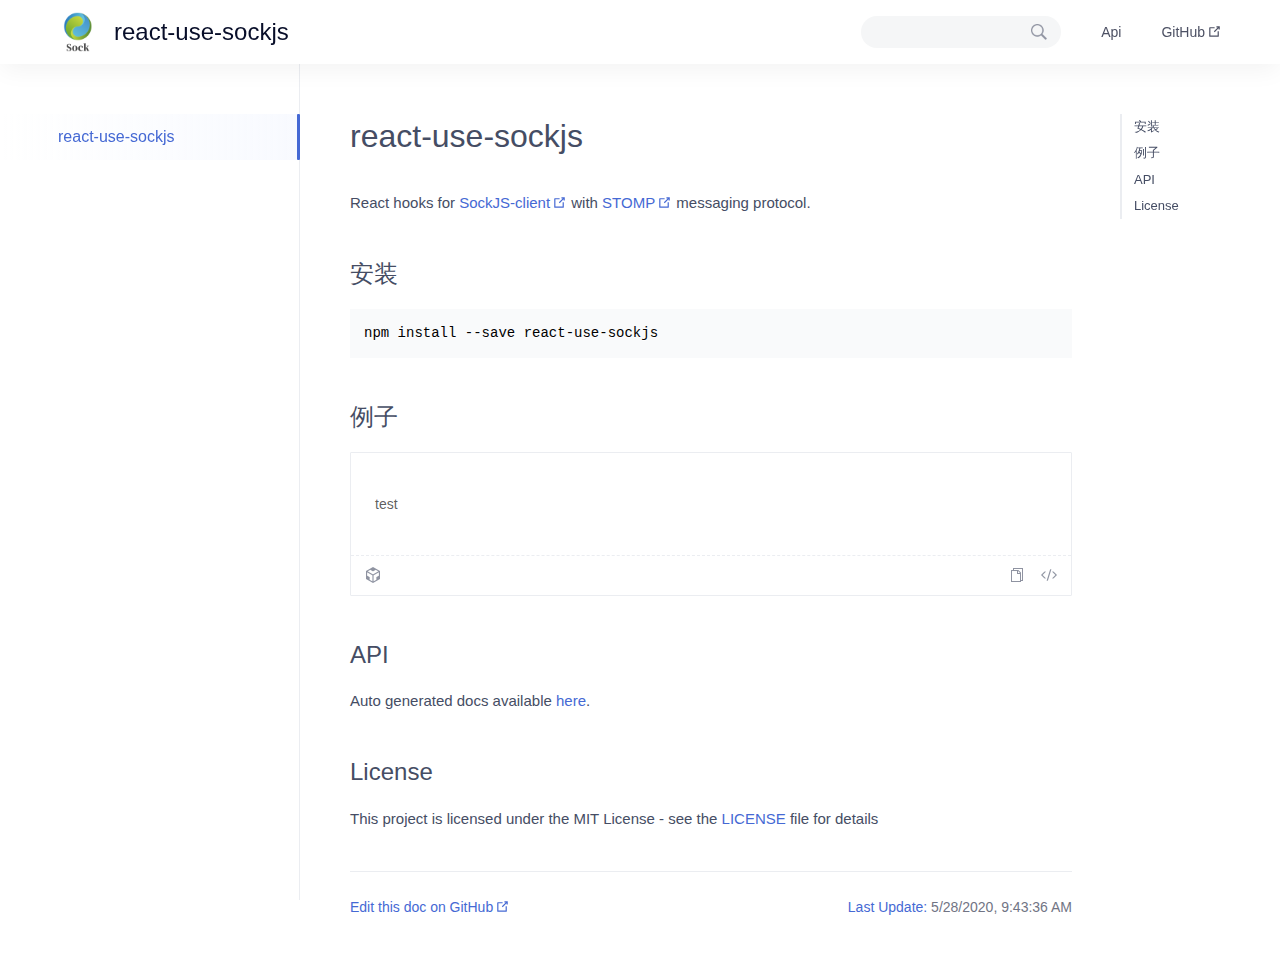
==== react-use-sockjs/index.html @ 043930f5 "react-use-sockjs" ====
<!DOCTYPE html>
<html>
  <head>
    <meta charset="utf-8" />
    <meta
      name="viewport"
      content="width=device-width, initial-scale=1, maximum-scale=1, minimum-scale=1, user-scalable=no"
    />
    <link rel="stylesheet" href="./umi.21cfce89.css" />
    <script>
      window.routerBase = "/";
    </script>
    <script>
      //! umi version: 3.2.3
    </script>
  </head>
  <body>
    <div id="root"></div>

    <script src="./umi.10626c87.js"></script>
  </body>
</html>
---- react-use-sockjs/umi.21cfce89.css ----
body,html{width:100%;height:100%}input::-ms-clear,input::-ms-reveal{display:none}*,:after,:before{box-sizing:border-box}html{font-family:sans-serif;line-height:1.15;-webkit-text-size-adjust:100%;-ms-text-size-adjust:100%;-ms-overflow-style:scrollbar;-webkit-tap-highlight-color:rgba(0,0,0,0)}@-ms-viewport{width:device-width}article,aside,dialog,figcaption,figure,footer,header,hgroup,main,nav,section{display:block}body{color:rgba(0,0,0,.65);font-size:14px;font-family:-apple-system,BlinkMacSystemFont,"Segoe UI",Roboto,"Helvetica Neue",Arial,"Noto Sans",sans-serif,"Apple Color Emoji","Segoe UI Emoji","Segoe UI Symbol","Noto Color Emoji";line-height:1.5715;background-color:#fff}[tabindex="-1"]:focus{outline:none!important}hr{box-sizing:content-box;height:0;overflow:visible}h1,h2,h3,h4,h5,h6{margin-top:0;margin-bottom:.5em;color:rgba(0,0,0,.85);font-weight:500}p{margin-top:0;margin-bottom:1em}abbr[data-original-title],abbr[title]{text-decoration:underline;-webkit-text-decoration:underline dotted;text-decoration:underline dotted;border-bottom:0;cursor:help}address{margin-bottom:1em;font-style:normal;line-height:inherit}input[type=number],input[type=password],input[type=text],textarea{-webkit-appearance:none}dl,ol,ul{margin-top:0;margin-bottom:1em}ol ol,ol ul,ul ol,ul ul{margin-bottom:0}dt{font-weight:500}dd{margin-bottom:.5em;margin-left:0}blockquote{margin:0 0 1em}dfn{font-style:italic}b,strong{font-weight:bolder}small{font-size:80%}sub,sup{position:relative;font-size:75%;line-height:0;vertical-align:baseline}sub{bottom:-.25em}sup{top:-.5em}a{color:#1890ff;text-decoration:none;background-color:transparent;outline:none;cursor:pointer;transition:color .3s;-webkit-text-decoration-skip:objects}a:hover{color:#40a9ff}a:active{color:#096dd9}a:active,a:hover{text-decoration:none;outline:0}a:focus{text-decoration:none;outline:0}a[disabled]{color:rgba(0,0,0,.25);cursor:not-allowed;pointer-events:none}code,kbd,pre,samp{font-size:1em;font-family:"SFMono-Regular",Consolas,"Liberation Mono",Menlo,Courier,monospace}pre{margin-top:0;margin-bottom:1em;overflow:auto}figure{margin:0 0 1em}img{vertical-align:middle;border-style:none}svg:not(:root){overflow:hidden}[role=button],a,area,button,input:not([type=range]),label,select,summary,textarea{touch-action:manipulation}table{border-collapse:collapse}caption{padding-top:.75em;padding-bottom:.3em;color:rgba(0,0,0,.45);text-align:left;caption-side:bottom}th{text-align:inherit}button,input,optgroup,select,textarea{margin:0;color:inherit;font-size:inherit;font-family:inherit;line-height:inherit}button,input{overflow:visible}button,select{text-transform:none}[type=reset],[type=submit],button,html [type=button]{-webkit-appearance:button}[type=button]::-moz-focus-inner,[type=reset]::-moz-focus-inner,[type=submit]::-moz-focus-inner,button::-moz-focus-inner{padding:0;border-style:none}input[type=checkbox],input[type=radio]{box-sizing:border-box;padding:0}input[type=date],input[type=datetime-local],input[type=month],input[type=time]{-webkit-appearance:listbox}textarea{overflow:auto;resize:vertical}fieldset{min-width:0;margin:0;padding:0;border:0}legend{display:block;width:100%;max-width:100%;margin-bottom:.5em;padding:0;color:inherit;font-size:1.5em;line-height:inherit;white-space:normal}progress{vertical-align:baseline}[type=number]::-webkit-inner-spin-button,[type=number]::-webkit-outer-spin-button{height:auto}[type=search]{outline-offset:-2px;-webkit-appearance:none}[type=search]::-webkit-search-cancel-button,[type=search]::-webkit-search-decoration{-webkit-appearance:none}::-webkit-file-upload-button{font:inherit;-webkit-appearance:button}output{display:inline-block}summary{display:list-item}template{display:none}[hidden]{display:none!important}mark{padding:.2em;background-color:#feffe6}::selection{color:#fff;background:#1890ff}.clearfix:before{display:table;content:""}.clearfix:after{display:table;clear:both;content:""}.anticon{display:inline-block;color:inherit;font-style:normal;line-height:0;text-align:center;text-transform:none;vertical-align:-.125em;text-rendering:optimizeLegibility;-webkit-font-smoothing:antialiased;-moz-osx-font-smoothing:grayscale}.anticon>*{line-height:1}.anticon svg{display:inline-block}.anticon:before{display:none}.anticon .anticon-icon{display:block}.anticon[tabindex]{cursor:pointer}.anticon-spin:before{display:inline-block;animation:loadingCircle 1s linear infinite}.anticon-spin{display:inline-block;animation:loadingCircle 1s linear infinite}.fade-appear,.fade-enter{animation-duration:.2s;animation-fill-mode:both;animation-play-state:paused}.fade-leave{animation-duration:.2s;animation-fill-mode:both;animation-play-state:paused}.fade-appear.fade-appear-active,.fade-enter.fade-enter-active{animation-name:antFadeIn;animation-play-state:running}.fade-leave.fade-leave-active{animation-name:antFadeOut;animation-play-state:running;pointer-events:none}.fade-appear,.fade-enter{opacity:0;animation-timing-function:linear}.fade-leave{animation-timing-function:linear}@keyframes antFadeIn{0%{opacity:0}to{opacity:1}}@keyframes antFadeOut{0%{opacity:1}to{opacity:0}}.move-up-appear,.move-up-enter{animation-duration:.2s;animation-fill-mode:both;animation-play-state:paused}.move-up-leave{animation-duration:.2s;animation-fill-mode:both;animation-play-state:paused}.move-up-appear.move-up-appear-active,.move-up-enter.move-up-enter-active{animation-name:antMoveUpIn;animation-play-state:running}.move-up-leave.move-up-leave-active{animation-name:antMoveUpOut;animation-play-state:running;pointer-events:none}.move-up-appear,.move-up-enter{opacity:0;animation-timing-function:cubic-bezier(.08,.82,.17,1)}.move-up-leave{animation-timing-function:cubic-bezier(.6,.04,.98,.34)}.move-down-appear,.move-down-enter{animation-duration:.2s;animation-fill-mode:both;animation-play-state:paused}.move-down-leave{animation-duration:.2s;animation-fill-mode:both;animation-play-state:paused}.move-down-appear.move-down-appear-active,.move-down-enter.move-down-enter-active{animation-name:antMoveDownIn;animation-play-state:running}.move-down-leave.move-down-leave-active{animation-name:antMoveDownOut;animation-play-state:running;pointer-events:none}.move-down-appear,.move-down-enter{opacity:0;animation-timing-function:cubic-bezier(.08,.82,.17,1)}.move-down-leave{animation-timing-function:cubic-bezier(.6,.04,.98,.34)}.move-left-appear,.move-left-enter{animation-duration:.2s;animation-fill-mode:both;animation-play-state:paused}.move-left-leave{animation-duration:.2s;animation-fill-mode:both;animation-play-state:paused}.move-left-appear.move-left-appear-active,.move-left-enter.move-left-enter-active{animation-name:antMoveLeftIn;animation-play-state:running}.move-left-leave.move-left-leave-active{animation-name:antMoveLeftOut;animation-play-state:running;pointer-events:none}.move-left-appear,.move-left-enter{opacity:0;animation-timing-function:cubic-bezier(.08,.82,.17,1)}.move-left-leave{animation-timing-function:cubic-bezier(.6,.04,.98,.34)}.move-right-appear,.move-right-enter{animation-duration:.2s;animation-fill-mode:both;animation-play-state:paused}.move-right-leave{animation-duration:.2s;animation-fill-mode:both;animation-play-state:paused}.move-right-appear.move-right-appear-active,.move-right-enter.move-right-enter-active{animation-name:antMoveRightIn;animation-play-state:running}.move-right-leave.move-right-leave-active{animation-name:antMoveRightOut;animation-play-state:running;pointer-events:none}.move-right-appear,.move-right-enter{opacity:0;animation-timing-function:cubic-bezier(.08,.82,.17,1)}.move-right-leave{animation-timing-function:cubic-bezier(.6,.04,.98,.34)}@keyframes antMoveDownIn{0%{transform:translateY(100%);transform-origin:0 0;opacity:0}to{transform:translateY(0);transform-origin:0 0;opacity:1}}@keyframes antMoveDownOut{0%{transform:translateY(0);transform-origin:0 0;opacity:1}to{transform:translateY(100%);transform-origin:0 0;opacity:0}}@keyframes antMoveLeftIn{0%{transform:translateX(-100%);transform-origin:0 0;opacity:0}to{transform:translateX(0);transform-origin:0 0;opacity:1}}@keyframes antMoveLeftOut{0%{transform:translateX(0);transform-origin:0 0;opacity:1}to{transform:translateX(-100%);transform-origin:0 0;opacity:0}}@keyframes antMoveRightIn{0%{transform:translateX(100%);transform-origin:0 0;opacity:0}to{transform:translateX(0);transform-origin:0 0;opacity:1}}@keyframes antMoveRightOut{0%{transform:translateX(0);transform-origin:0 0;opacity:1}to{transform:translateX(100%);transform-origin:0 0;opacity:0}}@keyframes antMoveUpIn{0%{transform:translateY(-100%);transform-origin:0 0;opacity:0}to{transform:translateY(0);transform-origin:0 0;opacity:1}}@keyframes antMoveUpOut{0%{transform:translateY(0);transform-origin:0 0;opacity:1}to{transform:translateY(-100%);transform-origin:0 0;opacity:0}}@keyframes loadingCircle{to{transform:rotate(1turn)}}[ant-click-animating-without-extra-node=true],[ant-click-animating=true]{position:relative}html{--antd-wave-shadow-color:#1890ff;--scroll-bar:0}.ant-click-animating-node,[ant-click-animating-without-extra-node=true]:after{position:absolute;top:0;right:0;bottom:0;left:0;display:block;border-radius:inherit;box-shadow:0 0 0 0 #1890ff;box-shadow:0 0 0 0 var(--antd-wave-shadow-color);opacity:.2;animation:fadeEffect 2s cubic-bezier(.08,.82,.17,1),waveEffect .4s cubic-bezier(.08,.82,.17,1);animation-fill-mode:forwards;content:"";pointer-events:none}@keyframes waveEffect{to{box-shadow:0 0 0 #1890ff;box-shadow:0 0 0 6px #1890ff;box-shadow:0 0 0 6px var(--antd-wave-shadow-color)}}@keyframes fadeEffect{to{opacity:0}}.slide-up-appear,.slide-up-enter{animation-duration:.2s;animation-fill-mode:both;animation-play-state:paused}.slide-up-leave{animation-duration:.2s;animation-fill-mode:both;animation-play-state:paused}.slide-up-appear.slide-up-appear-active,.slide-up-enter.slide-up-enter-active{animation-name:antSlideUpIn;animation-play-state:running}.slide-up-leave.slide-up-leave-active{animation-name:antSlideUpOut;animation-play-state:running;pointer-events:none}.slide-up-appear,.slide-up-enter{opacity:0;animation-timing-function:cubic-bezier(.23,1,.32,1)}.slide-up-leave{animation-timing-function:cubic-bezier(.755,.05,.855,.06)}.slide-down-appear,.slide-down-enter{animation-duration:.2s;animation-fill-mode:both;animation-play-state:paused}.slide-down-leave{animation-duration:.2s;animation-fill-mode:both;animation-play-state:paused}.slide-down-appear.slide-down-appear-active,.slide-down-enter.slide-down-enter-active{animation-name:antSlideDownIn;animation-play-state:running}.slide-down-leave.slide-down-leave-active{animation-name:antSlideDownOut;animation-play-state:running;pointer-events:none}.slide-down-appear,.slide-down-enter{opacity:0;animation-timing-function:cubic-bezier(.23,1,.32,1)}.slide-down-leave{animation-timing-function:cubic-bezier(.755,.05,.855,.06)}.slide-left-appear,.slide-left-enter{animation-duration:.2s;animation-fill-mode:both;animation-play-state:paused}.slide-left-leave{animation-duration:.2s;animation-fill-mode:both;animation-play-state:paused}.slide-left-appear.slide-left-appear-active,.slide-left-enter.slide-left-enter-active{animation-name:antSlideLeftIn;animation-play-state:running}.slide-left-leave.slide-left-leave-active{animation-name:antSlideLeftOut;animation-play-state:running;pointer-events:none}.slide-left-appear,.slide-left-enter{opacity:0;animation-timing-function:cubic-bezier(.23,1,.32,1)}.slide-left-leave{animation-timing-function:cubic-bezier(.755,.05,.855,.06)}.slide-right-appear,.slide-right-enter{animation-duration:.2s;animation-fill-mode:both;animation-play-state:paused}.slide-right-leave{animation-duration:.2s;animation-fill-mode:both;animation-play-state:paused}.slide-right-appear.slide-right-appear-active,.slide-right-enter.slide-right-enter-active{animation-name:antSlideRightIn;animation-play-state:running}.slide-right-leave.slide-right-leave-active{animation-name:antSlideRightOut;animation-play-state:running;pointer-events:none}.slide-right-appear,.slide-right-enter{opacity:0;animation-timing-function:cubic-bezier(.23,1,.32,1)}.slide-right-leave{animation-timing-function:cubic-bezier(.755,.05,.855,.06)}@keyframes antSlideUpIn{0%{transform:scaleY(.8);transform-origin:0 0;opacity:0}to{transform:scaleY(1);transform-origin:0 0;opacity:1}}@keyframes antSlideUpOut{0%{transform:scaleY(1);transform-origin:0 0;opacity:1}to{transform:scaleY(.8);transform-origin:0 0;opacity:0}}@keyframes antSlideDownIn{0%{transform:scaleY(.8);transform-origin:100% 100%;opacity:0}to{transform:scaleY(1);transform-origin:100% 100%;opacity:1}}@keyframes antSlideDownOut{0%{transform:scaleY(1);transform-origin:100% 100%;opacity:1}to{transform:scaleY(.8);transform-origin:100% 100%;opacity:0}}@keyframes antSlideLeftIn{0%{transform:scaleX(.8);transform-origin:0 0;opacity:0}to{transform:scaleX(1);transform-origin:0 0;opacity:1}}@keyframes antSlideLeftOut{0%{transform:scaleX(1);transform-origin:0 0;opacity:1}to{transform:scaleX(.8);transform-origin:0 0;opacity:0}}@keyframes antSlideRightIn{0%{transform:scaleX(.8);transform-origin:100% 0;opacity:0}to{transform:scaleX(1);transform-origin:100% 0;opacity:1}}@keyframes antSlideRightOut{0%{transform:scaleX(1);transform-origin:100% 0;opacity:1}to{transform:scaleX(.8);transform-origin:100% 0;opacity:0}}.zoom-appear,.zoom-enter{animation-duration:.2s;animation-fill-mode:both;animation-play-state:paused}.zoom-leave{animation-duration:.2s;animation-fill-mode:both;animation-play-state:paused}.zoom-appear.zoom-appear-active,.zoom-enter.zoom-enter-active{animation-name:antZoomIn;animation-play-state:running}.zoom-leave.zoom-leave-active{animation-name:antZoomOut;animation-play-state:running;pointer-events:none}.zoom-appear,.zoom-enter{transform:scale(0);opacity:0;animation-timing-function:cubic-bezier(.08,.82,.17,1)}.zoom-leave{animation-timing-function:cubic-bezier(.78,.14,.15,.86)}.zoom-big-appear,.zoom-big-enter{animation-duration:.2s;animation-fill-mode:both;animation-play-state:paused}.zoom-big-leave{animation-duration:.2s;animation-fill-mode:both;animation-play-state:paused}.zoom-big-appear.zoom-big-appear-active,.zoom-big-enter.zoom-big-enter-active{animation-name:antZoomBigIn;animation-play-state:running}.zoom-big-leave.zoom-big-leave-active{animation-name:antZoomBigOut;animation-play-state:running;pointer-events:none}.zoom-big-appear,.zoom-big-enter{transform:scale(0);opacity:0;animation-timing-function:cubic-bezier(.08,.82,.17,1)}.zoom-big-leave{animation-timing-function:cubic-bezier(.78,.14,.15,.86)}.zoom-big-fast-appear,.zoom-big-fast-enter{animation-duration:.1s;animation-fill-mode:both;animation-play-state:paused}.zoom-big-fast-leave{animation-duration:.1s;animation-fill-mode:both;animation-play-state:paused}.zoom-big-fast-appear.zoom-big-fast-appear-active,.zoom-big-fast-enter.zoom-big-fast-enter-active{animation-name:antZoomBigIn;animation-play-state:running}.zoom-big-fast-leave.zoom-big-fast-leave-active{animation-name:antZoomBigOut;animation-play-state:running;pointer-events:none}.zoom-big-fast-appear,.zoom-big-fast-enter{transform:scale(0);opacity:0;animation-timing-function:cubic-bezier(.08,.82,.17,1)}.zoom-big-fast-leave{animation-timing-function:cubic-bezier(.78,.14,.15,.86)}.zoom-up-appear,.zoom-up-enter{animation-duration:.2s;animation-fill-mode:both;animation-play-state:paused}.zoom-up-leave{animation-duration:.2s;animation-fill-mode:both;animation-play-state:paused}.zoom-up-appear.zoom-up-appear-active,.zoom-up-enter.zoom-up-enter-active{animation-name:antZoomUpIn;animation-play-state:running}.zoom-up-leave.zoom-up-leave-active{animation-name:antZoomUpOut;animation-play-state:running;pointer-events:none}.zoom-up-appear,.zoom-up-enter{transform:scale(0);opacity:0;animation-timing-function:cubic-bezier(.08,.82,.17,1)}.zoom-up-leave{animation-timing-function:cubic-bezier(.78,.14,.15,.86)}.zoom-down-appear,.zoom-down-enter{animation-duration:.2s;animation-fill-mode:both;animation-play-state:paused}.zoom-down-leave{animation-duration:.2s;animation-fill-mode:both;animation-play-state:paused}.zoom-down-appear.zoom-down-appear-active,.zoom-down-enter.zoom-down-enter-active{animation-name:antZoomDownIn;animation-play-state:running}.zoom-down-leave.zoom-down-leave-active{animation-name:antZoomDownOut;animation-play-state:running;pointer-events:none}.zoom-down-appear,.zoom-down-enter{transform:scale(0);opacity:0;animation-timing-function:cubic-bezier(.08,.82,.17,1)}.zoom-down-leave{animation-timing-function:cubic-bezier(.78,.14,.15,.86)}.zoom-left-appear,.zoom-left-enter{animation-duration:.2s;animation-fill-mode:both;animation-play-state:paused}.zoom-left-leave{animation-duration:.2s;animation-fill-mode:both;animation-play-state:paused}.zoom-left-appear.zoom-left-appear-active,.zoom-left-enter.zoom-left-enter-active{animation-name:antZoomLeftIn;animation-play-state:running}.zoom-left-leave.zoom-left-leave-active{animation-name:antZoomLeftOut;animation-play-state:running;pointer-events:none}.zoom-left-appear,.zoom-left-enter{transform:scale(0);opacity:0;animation-timing-function:cubic-bezier(.08,.82,.17,1)}.zoom-left-leave{animation-timing-function:cubic-bezier(.78,.14,.15,.86)}.zoom-right-appear,.zoom-right-enter{animation-duration:.2s;animation-fill-mode:both;animation-play-state:paused}.zoom-right-leave{animation-duration:.2s;animation-fill-mode:both;animation-play-state:paused}.zoom-right-appear.zoom-right-appear-active,.zoom-right-enter.zoom-right-enter-active{animation-name:antZoomRightIn;animation-play-state:running}.zoom-right-leave.zoom-right-leave-active{animation-name:antZoomRightOut;animation-play-state:running;pointer-events:none}.zoom-right-appear,.zoom-right-enter{transform:scale(0);opacity:0;animation-timing-function:cubic-bezier(.08,.82,.17,1)}.zoom-right-leave{animation-timing-function:cubic-bezier(.78,.14,.15,.86)}@keyframes antZoomIn{0%{transform:scale(.2);opacity:0}to{transform:scale(1);opacity:1}}@keyframes antZoomOut{0%{transform:scale(1)}to{transform:scale(.2);opacity:0}}@keyframes antZoomBigIn{0%{transform:scale(.8);opacity:0}to{transform:scale(1);opacity:1}}@keyframes antZoomBigOut{0%{transform:scale(1)}to{transform:scale(.8);opacity:0}}@keyframes antZoomUpIn{0%{transform:scale(.8);transform-origin:50% 0;opacity:0}to{transform:scale(1);transform-origin:50% 0}}@keyframes antZoomUpOut{0%{transform:scale(1);transform-origin:50% 0}to{transform:scale(.8);transform-origin:50% 0;opacity:0}}@keyframes antZoomLeftIn{0%{transform:scale(.8);transform-origin:0 50%;opacity:0}to{transform:scale(1);transform-origin:0 50%}}@keyframes antZoomLeftOut{0%{transform:scale(1);transform-origin:0 50%}to{transform:scale(.8);transform-origin:0 50%;opacity:0}}@keyframes antZoomRightIn{0%{transform:scale(.8);transform-origin:100% 50%;opacity:0}to{transform:scale(1);transform-origin:100% 50%}}@keyframes antZoomRightOut{0%{transform:scale(1);transform-origin:100% 50%}to{transform:scale(.8);transform-origin:100% 50%;opacity:0}}@keyframes antZoomDownIn{0%{transform:scale(.8);transform-origin:50% 100%;opacity:0}to{transform:scale(1);transform-origin:50% 100%}}@keyframes antZoomDownOut{0%{transform:scale(1);transform-origin:50% 100%}to{transform:scale(.8);transform-origin:50% 100%;opacity:0}}.ant-motion-collapse-legacy{overflow:hidden}.ant-motion-collapse-legacy-active{transition:height .15s cubic-bezier(.645,.045,.355,1),opacity .15s cubic-bezier(.645,.045,.355,1)!important}.ant-motion-collapse{overflow:hidden;transition:height .15s cubic-bezier(.645,.045,.355,1),opacity .15s cubic-bezier(.645,.045,.355,1)!important}.ant-notification{box-sizing:border-box;padding:0;color:rgba(0,0,0,.65);font-size:14px;font-variant:tabular-nums;line-height:1.5715;list-style:none;font-feature-settings:"tnum","tnum";position:fixed;z-index:1010;width:384px;max-width:calc(100vw - 32px);margin:0 24px 0 0}.ant-notification-bottomLeft,.ant-notification-topLeft{margin-right:0;margin-left:24px}.ant-notification-bottomLeft .ant-notification-fade-appear.ant-notification-fade-appear-active,.ant-notification-bottomLeft .ant-notification-fade-enter.ant-notification-fade-enter-active,.ant-notification-topLeft .ant-notification-fade-appear.ant-notification-fade-appear-active,.ant-notification-topLeft .ant-notification-fade-enter.ant-notification-fade-enter-active{animation-name:NotificationLeftFadeIn}.ant-notification-close-icon{font-size:14px;cursor:pointer}.ant-notification-hook-holder,.ant-notification-notice{position:relative;margin-bottom:16px;overflow:hidden;background:#fff;border-radius:2px;box-shadow:0 3px 6px -4px rgba(0,0,0,.12),0 6px 16px 0 rgba(0,0,0,.08),0 9px 28px 8px rgba(0,0,0,.05)}.ant-notification-hook-holder>.ant-notification-notice{margin-bottom:0;box-shadow:none}.ant-notification-notice{padding:16px 24px;line-height:1.5715}.ant-notification-notice-message{display:inline-block;margin-bottom:8px;color:rgba(0,0,0,.85);font-size:16px;line-height:24px}.ant-notification-notice-message-single-line-auto-margin{display:block;width:calc(264px - 100%);max-width:4px;background-color:transparent;pointer-events:none}.ant-notification-notice-message-single-line-auto-margin:before{display:block;content:""}.ant-notification-notice-description{font-size:14px}.ant-notification-notice-closable .ant-notification-notice-message{padding-right:24px}.ant-notification-notice-with-icon .ant-notification-notice-message{margin-bottom:4px;margin-left:48px;font-size:16px}.ant-notification-notice-with-icon .ant-notification-notice-description{margin-left:48px;font-size:14px}.ant-notification-notice-icon{position:absolute;margin-left:4px;font-size:24px;line-height:24px}.anticon.ant-notification-notice-icon-success{color:#52c41a}.anticon.ant-notification-notice-icon-info{color:#1890ff}.anticon.ant-notification-notice-icon-warning{color:#faad14}.anticon.ant-notification-notice-icon-error{color:#ff4d4f}.ant-notification-notice-close{position:absolute;top:16px;right:22px;color:rgba(0,0,0,.45);outline:none}.ant-notification-notice-close:hover{color:rgba(0,0,0,.67)}.ant-notification-notice-btn{float:right;margin-top:16px}.ant-notification .notification-fade-effect{animation-duration:.24s;animation-timing-function:cubic-bezier(.645,.045,.355,1);animation-fill-mode:both}.ant-notification-fade-appear,.ant-notification-fade-enter{opacity:0;animation-duration:.24s;animation-timing-function:cubic-bezier(.645,.045,.355,1);animation-fill-mode:both;animation-play-state:paused}.ant-notification-fade-leave{animation-duration:.24s;animation-timing-function:cubic-bezier(.645,.045,.355,1);animation-fill-mode:both;animation-duration:.2s;animation-play-state:paused}.ant-notification-fade-appear.ant-notification-fade-appear-active,.ant-notification-fade-enter.ant-notification-fade-enter-active{animation-name:NotificationFadeIn;animation-play-state:running}.ant-notification-fade-leave.ant-notification-fade-leave-active{animation-name:NotificationFadeOut;animation-play-state:running}@keyframes NotificationFadeIn{0%{left:384px;opacity:0}to{left:0;opacity:1}}@keyframes NotificationLeftFadeIn{0%{right:384px;opacity:0}to{right:0;opacity:1}}@keyframes NotificationFadeOut{0%{max-height:150px;margin-bottom:16px;padding-top:16px;padding-bottom:16px;opacity:1}to{max-height:0;margin-bottom:0;padding-top:0;padding-bottom:0;opacity:0}}.ant-notification-rtl{direction:rtl}.ant-notification-rtl .ant-notification-notice-closable .ant-notification-notice-message{padding-right:0;padding-left:24px}.ant-notification-rtl .ant-notification-notice-with-icon .ant-notification-notice-message{margin-right:48px;margin-left:0}.ant-notification-rtl .ant-notification-notice-with-icon .ant-notification-notice-description{margin-right:48px;margin-left:0}.ant-notification-rtl .ant-notification-notice-icon{margin-right:4px;margin-left:0}.ant-notification-rtl .ant-notification-notice-close{right:auto;left:22px}.ant-notification-rtl .ant-notification-notice-btn{float:left}.ant-message{box-sizing:border-box;margin:0;padding:0;color:rgba(0,0,0,.65);font-size:14px;font-variant:tabular-nums;line-height:1.5715;list-style:none;font-feature-settings:"tnum","tnum";position:fixed;top:16px;left:0;z-index:1010;width:100%;pointer-events:none}.ant-message-notice{padding:8px;text-align:center}.ant-message-notice:first-child{margin-top:-8px}.ant-message-notice-content{display:inline-block;padding:10px 16px;background:#fff;border-radius:2px;box-shadow:0 3px 6px -4px rgba(0,0,0,.12),0 6px 16px 0 rgba(0,0,0,.08),0 9px 28px 8px rgba(0,0,0,.05);pointer-events:all}.ant-message-success .anticon{color:#52c41a}.ant-message-error .anticon{color:#ff4d4f}.ant-message-warning .anticon{color:#faad14}.ant-message-info .anticon,.ant-message-loading .anticon{color:#1890ff}.ant-message .anticon{position:relative;top:1px;margin-right:8px;font-size:16px}.ant-message-notice.move-up-leave.move-up-leave-active{animation-name:MessageMoveOut;animation-duration:.3s}@keyframes MessageMoveOut{0%{max-height:150px;padding:8px;opacity:1}to{max-height:0;padding:0;opacity:0}}.ant-message-rtl{direction:rtl}.ant-message-rtl span{direction:rtl}.ant-message-rtl .anticon{margin-right:0;margin-left:8px}.__dumi-default-locale-select{position:relative;display:inline-block;border:1px solid #dadadf;border-radius:14px;transition:background .2s}.__dumi-default-locale-select:hover{background-color:#fafafa}.__dumi-default-locale-select:not([data-locale-count="1"]):not([data-locale-count="2"]):after{content:"";position:absolute;top:50%;right:10px;margin-top:-3px;width:0;height:0;border:4px solid transparent;border-top:6px solid #7b7f8d;pointer-events:none}.__dumi-default-locale-select select,.__dumi-default-locale-select span{padding:0 24px 0 16px;height:28px;text-align:center;line-height:28px;-webkit-appearance:none;-moz-appearance:none;appearance:none;border:0;font-size:16px;color:#7b7f8d;background:transparent;outline:none;cursor:pointer}.__dumi-default-locale-select span{padding-right:16px}.__dumi-default-navbar{position:fixed;z-index:101;top:0;left:0;right:0;display:none;align-items:center;justify-content:space-between;padding:0 58px;height:64px;white-space:nowrap;background:#fff;box-shadow:0 8px 24px -2px rgba(0,0,0,.05)}@media only screen and (max-width:767px){.__dumi-default-navbar{display:flex;justify-content:center;height:50px}}.__dumi-default-navbar-toggle{position:absolute;top:14px;left:16px;display:none;width:22px;height:22px;border:0;outline:none;background:url("[data-uri]") no-repeat 50%/contain}@media only screen and (max-width:767px){.__dumi-default-navbar-toggle{display:block}}.__dumi-default-navbar-logo{display:inline-block;padding-left:56px;height:40px;color:#080e29;font-weight:500;text-decoration:none;font-size:24px;line-height:40px;background:url("[data-uri]") no-repeat 0/contain}.__dumi-default-navbar-logo:active,.__dumi-default-navbar-logo:hover{color:#080e29}@media only screen and (max-width:767px){.__dumi-default-navbar-logo{height:28px;padding-left:36px;line-height:28px}}.__dumi-default-navbar nav>a{position:relative;margin-left:40px;display:inline-block;height:64px;color:#4d5164;font-size:14px;line-height:64px;text-decoration:none;letter-spacing:0}.__dumi-default-navbar nav>a.active,.__dumi-default-navbar nav>a:hover{color:#4569d4}.__dumi-default-navbar nav>a+:not(a){margin-left:40px}.__dumi-default-navbar nav>a:before{content:"";position:absolute;top:0;bottom:0;right:-18px;left:-18px}.__dumi-default-navbar nav>a.active:after{content:"";position:absolute;bottom:0;left:-2px;right:-2px;height:2px;background-color:#4569d4;border-radius:1px}.__dumi-default-navbar nav>a>ul{list-style:none;position:absolute;top:100%;left:50%;margin:0;min-width:100px;padding:8px 18px;line-height:2;background-color:#fff;box-shadow:0 8px 24px -2px rgba(0,0,0,.08);transform:translate(-50%);transform-origin:top;border-radius:1px;transition:all .2s}.__dumi-default-navbar nav>a>ul a{position:relative;display:block;color:#454d64}.__dumi-default-navbar nav>a>ul a.active,.__dumi-default-navbar nav>a>ul a:hover{color:#4569d4}.__dumi-default-navbar nav>a:not(:hover)>ul{visibility:hidden;pointer-events:none;transform:translate(-50%) scaleY(.9);opacity:0}@media only screen and (max-width:767px){.__dumi-default-navbar nav>a,.__dumi-default-navbar nav>div{display:none}}.__dumi-default-navbar[data-mode=site]{display:flex}ul[role=slug-list]:empty{margin:0!important;padding:0!important}ul[role=slug-list] li.active a{color:#3d62d2}ul[role=slug-list] li[data-depth="3"]{padding-left:12px}.__dumi-default-menu{position:fixed;z-index:100;top:0;left:0;bottom:0;width:260px;background-color:#f2f5fa;box-sizing:border-box;transition:left .3s}.__dumi-default-menu[data-hidden]{display:none}@media only screen and (max-width:767px){.__dumi-default-menu{left:-240px;top:50px;display:block!important;width:240px;background-color:#fff}.__dumi-default-menu[data-mobile-show]{left:0}}.__dumi-default-menu:after{content:"";position:absolute;top:0;right:0;bottom:0;display:block;width:20px;background:linear-gradient(90deg,transparent,rgba(0,0,0,.03))}@media only screen and (max-width:767px){.__dumi-default-menu:after{width:1px;background:#ebedf1}}.__dumi-default-menu-header{position:relative;padding-top:40px;text-align:center;border-bottom:1px solid #ebedf1}@media only screen and (max-width:767px){.__dumi-default-menu-header{display:none}}.__dumi-default-menu-header .__dumi-default-menu-logo{display:inline-block;width:66px;height:65px;background:url("[data-uri]") no-repeat 0/contain}.__dumi-default-menu-header h1{margin:10px 0 0;color:#454d64;font-weight:500;line-height:1.40625}.__dumi-default-menu-header p{margin:0 0 5px;color:#8c8e9c}.__dumi-default-menu-header p>object[data^="https://img.shields.io"]{max-height:20px}.__dumi-default-menu-header p+p{margin-bottom:10px}.__dumi-default-menu-doc-locale:not(:empty){display:none;padding:16px 0;text-align:center;border-bottom:1px solid #ebedf1}@media only screen and (max-width:767px){.__dumi-default-menu-doc-locale:not(:empty){display:block}}.__dumi-default-menu-inner{width:100%;height:100%;overflow:auto;-ms-scroll-chaining:none;overscroll-behavior:contain}.__dumi-default-menu-inner ul{list-style:none;margin:0;padding:0;font-size:16px}.__dumi-default-menu-inner ul li a{position:relative;display:block;padding-right:24px;color:#454d64;line-height:2.4;text-decoration:none;outline:none;transition:color .3s,background .3s}.__dumi-default-menu-inner ul li a span{display:block;overflow:hidden;white-space:nowrap;text-overflow:ellipsis}.__dumi-default-menu-inner ul li a.active,.__dumi-default-menu-inner ul li a:hover{color:#4569d4}.__dumi-default-menu-inner ul li a:before{content:"";position:absolute;top:50%;left:-10px;margin-top:-2.5px;display:inline-block;width:5px;height:5px;background-color:#4569d4;border-radius:50%;opacity:0;transition:transform .2s,opacity .2s;transform:scale(0) translateX(-10px)}.__dumi-default-menu-inner ul li.active a:before,.__dumi-default-menu-inner ul li a.active:before{opacity:1;transform:scale(1) translateX(0)}.__dumi-default-menu-inner ul li ul{font-size:.9em;padding-left:1em}.__dumi-default-menu-inner>ul>li>a{line-height:2.875}.__dumi-default-menu-inner>ul>li>a:not([href]){padding-top:24px;line-height:1;font-weight:500;color:#454d64!important;background:transparent!important;cursor:default}.__dumi-default-menu-inner>ul>li:first-child>a:not([href]){padding-top:0}.__dumi-default-menu-inner>ul ul a{color:#717484}.__dumi-default-menu-inner>ul ul a.active{color:#4569d4}.__dumi-default-menu-inner .__dumi-default-menu-mobile-area{display:none;padding-bottom:16px;margin-bottom:16px;text-align:center;border-bottom:1px solid #ebedf1}@media only screen and (max-width:767px){.__dumi-default-menu-inner .__dumi-default-menu-mobile-area{display:block}}.__dumi-default-menu-inner .__dumi-default-menu-nav-list{padding:16px 0}.__dumi-default-menu-inner .__dumi-default-menu-nav-list>li>a{padding-right:0;line-height:2.4}.__dumi-default-menu-inner .__dumi-default-menu-nav-list>li>a ul{padding-left:0}.__dumi-default-menu-inner .__dumi-default-menu-nav-list>li>a ul a{padding-right:0;font-size:90%}.__dumi-default-menu-inner .__dumi-default-menu-list{padding:8px 0;margin-bottom:40px}.__dumi-default-menu-inner .__dumi-default-menu-list>li>a{padding-left:28px}.__dumi-default-menu-inner .__dumi-default-menu-list>li>a.active{background:linear-gradient(270deg,#e8ecf4,rgba(232,236,244,0))}.__dumi-default-menu-inner .__dumi-default-menu-list>li>a~ul{margin-top:8px;margin-left:28px}@media only screen and (max-width:767px){.__dumi-default-menu-inner .__dumi-default-menu-list>li>a{padding-left:16px}.__dumi-default-menu-inner .__dumi-default-menu-list>li>a~ul{margin-left:16px}}.__dumi-default-menu[data-mode=site]:after{width:1px;background:#ebedf1}.__dumi-default-menu[data-mode=site] .__dumi-default-menu-list{padding:0}.__dumi-default-menu[data-mode=site] .__dumi-default-menu-list>li>a{position:relative}.__dumi-default-menu[data-mode=site] .__dumi-default-menu-list>li>a:after{content:"";position:absolute;top:0;bottom:0;right:0;display:block;width:3px;background-color:#4569d4;visibility:hidden;opacity:0;transition:all .3s;border-radius:1px}.__dumi-default-menu[data-mode=site] .__dumi-default-menu-list>li>a.active{z-index:1;background:linear-gradient(270deg,#f8faff,rgba(248,250,255,0))}.__dumi-default-menu[data-mode=site] .__dumi-default-menu-list>li>a.active:after{opacity:1;visibility:visible}@media only screen and (min-width:768px){.__dumi-default-menu[data-mode=site]{top:64px;width:300px;padding-top:50px;background:transparent}.__dumi-default-menu[data-mode=site] .__dumi-default-menu-header,.__dumi-default-menu[data-mode=site] .__dumi-default-menu-nav{display:none}.__dumi-default-menu[data-mode=site] .__dumi-default-menu-list>li>a{padding-left:58px}.__dumi-default-menu[data-mode=site] .__dumi-default-menu-list>li>a~ul{margin-left:58px}}.__dumi-default-search{margin-left:20px;position:relative;display:inline-block}.__dumi-default-search-input{width:200px;height:32px;padding:0 38px 0 14px;color:#454d64;font-size:14px;border:0;outline:none;transition:all .2s;border-radius:16px;background:url("[data-uri]") #f5f6f7 no-repeat right 14px center/16px;-webkit-appearance:none;-moz-appearance:none;appearance:none}.__dumi-default-search>ul{list-style:none;position:absolute;top:100%;left:0;z-index:10;margin:8px 0 0;min-width:280px;max-width:400px;padding:6px 0;background-color:#fff;border:1px solid #ebedf1;border-radius:1px;box-shadow:0 2px 20px 0 rgba(0,0,0,.05);box-sizing:border-box}.__dumi-default-search>ul:empty{display:none}.__dumi-default-search>ul li{font-size:15px}.__dumi-default-search>ul li a{display:block;padding:6px 20px;color:#717484;text-decoration:none;transition:background-color .3s;white-space:nowrap;overflow:hidden;text-overflow:ellipsis}.__dumi-default-search>ul li a:hover{color:#4569d4;background-color:#f9fafb}.__dumi-default-search>ul li span:first-child{position:relative;display:inline-block;max-width:50%;padding-right:26px;vertical-align:-.37em;overflow:hidden;text-overflow:ellipsis;opacity:.8}.__dumi-default-search>ul li span:first-child:after{content:">";position:absolute;top:50%;right:6px;opacity:.6;transform:translateY(-54%)}@media only screen and (max-width:1024px){.__dumi-default-search{margin-right:-14px}.__dumi-default-search>input:not(:focus){width:32px;padding-right:0;box-shadow:none;cursor:pointer;background-position-x:right 7px}.__dumi-default-search>input:not(:focus)+ul{transition:visibility .1s;visibility:hidden}}@media only screen and (max-width:767px){.__dumi-default-search{position:absolute;top:9px;right:24px;display:block!important}}code[class*=language-],pre[class*=language-]{color:#000;background:none;text-shadow:0 1px #fff;font-family:Consolas,Monaco,"Andale Mono","Ubuntu Mono",monospace;font-size:1em;text-align:left;white-space:pre;word-spacing:normal;word-break:normal;word-wrap:normal;line-height:1.5;-moz-tab-size:4;tab-size:4;-webkit-hyphens:none;-ms-hyphens:none;hyphens:none}code[class*=language-]::selection,code[class*=language-] ::selection,pre[class*=language-]::selection,pre[class*=language-] ::selection{text-shadow:none;background:#b3d4fc}@media print{code[class*=language-],pre[class*=language-]{text-shadow:none}}pre[class*=language-]{padding:1em;margin:.5em 0;overflow:auto}:not(pre)>code[class*=language-],pre[class*=language-]{background:#f5f2f0}:not(pre)>code[class*=language-]{padding:.1em;border-radius:.3em;white-space:normal}.token.cdata,.token.comment,.token.doctype,.token.prolog{color:#708090}.token.punctuation{color:#999}.token.namespace{opacity:.7}.token.boolean,.token.constant,.token.deleted,.token.number,.token.property,.token.symbol,.token.tag{color:#905}.token.attr-name,.token.builtin,.token.char,.token.inserted,.token.selector,.token.string{color:#690}.language-css .token.string,.style .token.string,.token.entity,.token.operator,.token.url{color:#9a6e3a;background:hsla(0,0%,100%,.5)}.token.atrule,.token.attr-value,.token.keyword{color:#07a}.token.class-name,.token.function{color:#dd4a68}.token.important,.token.regex,.token.variable{color:#e90}.token.bold,.token.important{font-weight:700}.token.italic{font-style:italic}.token.entity{cursor:help}@font-face{font-family:KaTeX_AMS;src:url(static/KaTeX_AMS-Regular.d4531cf7.woff2) format("woff2"),url(static/KaTeX_AMS-Regular.b1489df1.woff) format("woff"),url(static/KaTeX_AMS-Regular.f80d9eaf.ttf) format("truetype");font-weight:400;font-style:normal}@font-face{font-family:KaTeX_Caligraphic;src:url(static/KaTeX_Caligraphic-Bold.f046a374.woff2) format("woff2"),url(static/KaTeX_Caligraphic-Bold.7ce7636b.woff) format("woff"),url(static/KaTeX_Caligraphic-Bold.0c96bc8f.ttf) format("truetype");font-weight:700;font-style:normal}@font-face{font-family:KaTeX_Caligraphic;src:url(static/KaTeX_Caligraphic-Regular.4519ba4c.woff2) format("woff2"),url(static/KaTeX_Caligraphic-Regular.4a559f36.woff) format("woff"),url(static/KaTeX_Caligraphic-Regular.35f3c951.ttf) format("truetype");font-weight:400;font-style:normal}@font-face{font-family:KaTeX_Fraktur;src:url(static/KaTeX_Fraktur-Bold.5b8749ee.woff2) format("woff2"),url(static/KaTeX_Fraktur-Bold.2ea3916b.woff) format("woff"),url(static/KaTeX_Fraktur-Bold.069514d4.ttf) format("truetype");font-weight:700;font-style:normal}@font-face{font-family:KaTeX_Fraktur;src:url(static/KaTeX_Fraktur-Regular.2c629b06.woff2) format("woff2"),url(static/KaTeX_Fraktur-Regular.0d90113d.woff) format("woff"),url(static/KaTeX_Fraktur-Regular.96556db6.ttf) format("truetype");font-weight:400;font-style:normal}@font-face{font-family:KaTeX_Main;src:url(static/KaTeX_Main-Bold.20b90c20.woff2) format("woff2"),url(static/KaTeX_Main-Bold.a9cdbc85.woff) format("woff"),url(static/KaTeX_Main-Bold.07e762d0.ttf) format("truetype");font-weight:700;font-style:normal}@font-face{font-family:KaTeX_Main;src:url(static/KaTeX_Main-BoldItalic.b345de5b.woff2) format("woff2"),url(static/KaTeX_Main-BoldItalic.7649d52f.woff) format("woff"),url(static/KaTeX_Main-BoldItalic.bc8d96e9.ttf) format("truetype");font-weight:700;font-style:italic}@font-face{font-family:KaTeX_Main;src:url(static/KaTeX_Main-Italic.ab751a9e.woff2) format("woff2"),url(static/KaTeX_Main-Italic.e3954fe9.woff) format("woff"),url(static/KaTeX_Main-Italic.44a32ae6.ttf) format("truetype");font-weight:400;font-style:italic}@font-face{font-family:KaTeX_Main;src:url(static/KaTeX_Main-Regular.13b3f852.woff2) format("woff2"),url(static/KaTeX_Main-Regular.9e75cd60.woff) format("woff"),url(static/KaTeX_Main-Regular.af7fc7b3.ttf) format("truetype");font-weight:400;font-style:normal}@font-face{font-family:KaTeX_Math;src:url(static/KaTeX_Math-BoldItalic.d5d35e84.woff2) format("woff2"),url(static/KaTeX_Math-BoldItalic.94810ff6.woff) format("woff"),url(static/KaTeX_Math-BoldItalic.4d6241be.ttf) format("truetype");font-weight:700;font-style:italic}@font-face{font-family:KaTeX_Math;src:url(static/KaTeX_Math-Italic.ffda8803.woff2) format("woff2"),url(static/KaTeX_Math-Italic.11278d36.woff) format("woff"),url(static/KaTeX_Math-Italic.cae7ea26.ttf) format("truetype");font-weight:400;font-style:italic}@font-face{font-family:"KaTeX_SansSerif";src:url(static/KaTeX_SansSerif-Bold.5a20a475.woff2) format("woff2"),url(static/KaTeX_SansSerif-Bold.2946bdb5.woff) format("woff"),url(static/KaTeX_SansSerif-Bold.f0ad0abc.ttf) format("truetype");font-weight:700;font-style:normal}@font-face{font-family:"KaTeX_SansSerif";src:url(static/KaTeX_SansSerif-Italic.e5fc2aef.woff2) format("woff2"),url(static/KaTeX_SansSerif-Italic.c834ba6d.woff) format("woff"),url(static/KaTeX_SansSerif-Italic.c7feacd5.ttf) format("truetype");font-weight:400;font-style:italic}@font-face{font-family:"KaTeX_SansSerif";src:url(static/KaTeX_SansSerif-Regular.5bf28900.woff2) format("woff2"),url(static/KaTeX_SansSerif-Regular.a4fd0563.woff) format("woff"),url(static/KaTeX_SansSerif-Regular.5af9e1cf.ttf) format("truetype");font-weight:400;font-style:normal}@font-face{font-family:KaTeX_Script;src:url(static/KaTeX_Script-Regular.a1c15978.woff2) format("woff2"),url(static/KaTeX_Script-Regular.cd3b0634.woff) format("woff"),url(static/KaTeX_Script-Regular.dd0db7ae.ttf) format("truetype");font-weight:400;font-style:normal}@font-face{font-family:KaTeX_Size1;src:url(static/KaTeX_Size1-Regular.1876361f.woff2) format("woff2"),url(static/KaTeX_Size1-Regular.c4ae0d25.woff) format("woff"),url(static/KaTeX_Size1-Regular.bbd9552c.ttf) format("truetype");font-weight:400;font-style:normal}@font-face{font-family:KaTeX_Size2;src:url(static/KaTeX_Size2-Regular.f516b73c.woff2) format("woff2"),url(static/KaTeX_Size2-Regular.635e9324.woff) format("woff"),url(static/KaTeX_Size2-Regular.d1e8ff17.ttf) format("truetype");font-weight:400;font-style:normal}@font-face{font-family:KaTeX_Size3;src:url(static/KaTeX_Size3-Regular.1ef7adae.woff2) format("woff2"),url(static/KaTeX_Size3-Regular.f32a9fde.woff) format("woff"),url(static/KaTeX_Size3-Regular.5d632274.ttf) format("truetype");font-weight:400;font-style:normal}@font-face{font-family:KaTeX_Size4;src:url(static/KaTeX_Size4-Regular.4f012d6a.woff2) format("woff2"),url(static/KaTeX_Size4-Regular.f668d566.woff) format("woff"),url(static/KaTeX_Size4-Regular.1d132596.ttf) format("truetype");font-weight:400;font-style:normal}@font-face{font-family:KaTeX_Typewriter;src:url(static/KaTeX_Typewriter-Regular.4f31d033.woff2) format("woff2"),url(static/KaTeX_Typewriter-Regular.d3c8e68f.woff) format("woff"),url(static/KaTeX_Typewriter-Regular.b1d1af1a.ttf) format("truetype");font-weight:400;font-style:normal}.katex{font:normal 1.21em KaTeX_Main,Times New Roman,serif;line-height:1.2;text-indent:0;text-rendering:auto}.katex *{-ms-high-contrast-adjust:none!important}.katex .katex-version:after{content:"0.11.1"}.katex .katex-mathml{position:absolute;clip:rect(1px,1px,1px,1px);padding:0;border:0;height:1px;width:1px;overflow:hidden}.katex .katex-html>.newline{display:block}.katex .base{position:relative;white-space:nowrap;width:-webkit-min-content;width:-moz-min-content;width:min-content}.katex .base,.katex .strut{display:inline-block}.katex .textbf{font-weight:700}.katex .textit{font-style:italic}.katex .textrm{font-family:KaTeX_Main}.katex .textsf{font-family:KaTeX_SansSerif}.katex .texttt{font-family:KaTeX_Typewriter}.katex .mathdefault{font-family:KaTeX_Math;font-style:italic}.katex .mathit{font-family:KaTeX_Main;font-style:italic}.katex .mathrm{font-style:normal}.katex .mathbf{font-family:KaTeX_Main;font-weight:700}.katex .boldsymbol{font-family:KaTeX_Math;font-weight:700;font-style:italic}.katex .amsrm,.katex .mathbb,.katex .textbb{font-family:KaTeX_AMS}.katex .mathcal{font-family:KaTeX_Caligraphic}.katex .mathfrak,.katex .textfrak{font-family:KaTeX_Fraktur}.katex .mathtt{font-family:KaTeX_Typewriter}.katex .mathscr,.katex .textscr{font-family:KaTeX_Script}.katex .mathsf,.katex .textsf{font-family:KaTeX_SansSerif}.katex .mathboldsf,.katex .textboldsf{font-family:KaTeX_SansSerif;font-weight:700}.katex .mathitsf,.katex .textitsf{font-family:KaTeX_SansSerif;font-style:italic}.katex .mainrm{font-family:KaTeX_Main;font-style:normal}.katex .vlist-t{display:inline-table;table-layout:fixed}.katex .vlist-r{display:table-row}.katex .vlist{display:table-cell;vertical-align:bottom;position:relative}.katex .vlist>span{display:block;height:0;position:relative}.katex .vlist>span>span{display:inline-block}.katex .vlist>span>.pstrut{overflow:hidden;width:0}.katex .vlist-t2{margin-right:-2px}.katex .vlist-s{display:table-cell;vertical-align:bottom;font-size:1px;width:2px;min-width:2px}.katex .msupsub{text-align:left}.katex .mfrac>span>span{text-align:center}.katex .mfrac .frac-line{display:inline-block;width:100%;border-bottom-style:solid}.katex .hdashline,.katex .hline,.katex .mfrac .frac-line,.katex .overline .overline-line,.katex .rule,.katex .underline .underline-line{min-height:1px}.katex .mspace{display:inline-block}.katex .clap,.katex .llap,.katex .rlap{width:0;position:relative}.katex .clap>.inner,.katex .llap>.inner,.katex .rlap>.inner{position:absolute}.katex .clap>.fix,.katex .llap>.fix,.katex .rlap>.fix{display:inline-block}.katex .llap>.inner{right:0}.katex .clap>.inner,.katex .rlap>.inner{left:0}.katex .clap>.inner>span{margin-left:-50%;margin-right:50%}.katex .rule{display:inline-block;border:0 solid;position:relative}.katex .hline,.katex .overline .overline-line,.katex .underline .underline-line{display:inline-block;width:100%;border-bottom-style:solid}.katex .hdashline{display:inline-block;width:100%;border-bottom-style:dashed}.katex .sqrt>.root{margin-left:.27777778em;margin-right:-.55555556em}.katex .fontsize-ensurer.reset-size1.size1,.katex .sizing.reset-size1.size1{font-size:1em}.katex .fontsize-ensurer.reset-size1.size2,.katex .sizing.reset-size1.size2{font-size:1.2em}.katex .fontsize-ensurer.reset-size1.size3,.katex .sizing.reset-size1.size3{font-size:1.4em}.katex .fontsize-ensurer.reset-size1.size4,.katex .sizing.reset-size1.size4{font-size:1.6em}.katex .fontsize-ensurer.reset-size1.size5,.katex .sizing.reset-size1.size5{font-size:1.8em}.katex .fontsize-ensurer.reset-size1.size6,.katex .sizing.reset-size1.size6{font-size:2em}.katex .fontsize-ensurer.reset-size1.size7,.katex .sizing.reset-size1.size7{font-size:2.4em}.katex .fontsize-ensurer.reset-size1.size8,.katex .sizing.reset-size1.size8{font-size:2.88em}.katex .fontsize-ensurer.reset-size1.size9,.katex .sizing.reset-size1.size9{font-size:3.456em}.katex .fontsize-ensurer.reset-size1.size10,.katex .sizing.reset-size1.size10{font-size:4.148em}.katex .fontsize-ensurer.reset-size1.size11,.katex .sizing.reset-size1.size11{font-size:4.976em}.katex .fontsize-ensurer.reset-size2.size1,.katex .sizing.reset-size2.size1{font-size:.83333333em}.katex .fontsize-ensurer.reset-size2.size2,.katex .sizing.reset-size2.size2{font-size:1em}.katex .fontsize-ensurer.reset-size2.size3,.katex .sizing.reset-size2.size3{font-size:1.16666667em}.katex .fontsize-ensurer.reset-size2.size4,.katex .sizing.reset-size2.size4{font-size:1.33333333em}.katex .fontsize-ensurer.reset-size2.size5,.katex .sizing.reset-size2.size5{font-size:1.5em}.katex .fontsize-ensurer.reset-size2.size6,.katex .sizing.reset-size2.size6{font-size:1.66666667em}.katex .fontsize-ensurer.reset-size2.size7,.katex .sizing.reset-size2.size7{font-size:2em}.katex .fontsize-ensurer.reset-size2.size8,.katex .sizing.reset-size2.size8{font-size:2.4em}.katex .fontsize-ensurer.reset-size2.size9,.katex .sizing.reset-size2.size9{font-size:2.88em}.katex .fontsize-ensurer.reset-size2.size10,.katex .sizing.reset-size2.size10{font-size:3.45666667em}.katex .fontsize-ensurer.reset-size2.size11,.katex .sizing.reset-size2.size11{font-size:4.14666667em}.katex .fontsize-ensurer.reset-size3.size1,.katex .sizing.reset-size3.size1{font-size:.71428571em}.katex .fontsize-ensurer.reset-size3.size2,.katex .sizing.reset-size3.size2{font-size:.85714286em}.katex .fontsize-ensurer.reset-size3.size3,.katex .sizing.reset-size3.size3{font-size:1em}.katex .fontsize-ensurer.reset-size3.size4,.katex .sizing.reset-size3.size4{font-size:1.14285714em}.katex .fontsize-ensurer.reset-size3.size5,.katex .sizing.reset-size3.size5{font-size:1.28571429em}.katex .fontsize-ensurer.reset-size3.size6,.katex .sizing.reset-size3.size6{font-size:1.42857143em}.katex .fontsize-ensurer.reset-size3.size7,.katex .sizing.reset-size3.size7{font-size:1.71428571em}.katex .fontsize-ensurer.reset-size3.size8,.katex .sizing.reset-size3.size8{font-size:2.05714286em}.katex .fontsize-ensurer.reset-size3.size9,.katex .sizing.reset-size3.size9{font-size:2.46857143em}.katex .fontsize-ensurer.reset-size3.size10,.katex .sizing.reset-size3.size10{font-size:2.96285714em}.katex .fontsize-ensurer.reset-size3.size11,.katex .sizing.reset-size3.size11{font-size:3.55428571em}.katex .fontsize-ensurer.reset-size4.size1,.katex .sizing.reset-size4.size1{font-size:.625em}.katex .fontsize-ensurer.reset-size4.size2,.katex .sizing.reset-size4.size2{font-size:.75em}.katex .fontsize-ensurer.reset-size4.size3,.katex .sizing.reset-size4.size3{font-size:.875em}.katex .fontsize-ensurer.reset-size4.size4,.katex .sizing.reset-size4.size4{font-size:1em}.katex .fontsize-ensurer.reset-size4.size5,.katex .sizing.reset-size4.size5{font-size:1.125em}.katex .fontsize-ensurer.reset-size4.size6,.katex .sizing.reset-size4.size6{font-size:1.25em}.katex .fontsize-ensurer.reset-size4.size7,.katex .sizing.reset-size4.size7{font-size:1.5em}.katex .fontsize-ensurer.reset-size4.size8,.katex .sizing.reset-size4.size8{font-size:1.8em}.katex .fontsize-ensurer.reset-size4.size9,.katex .sizing.reset-size4.size9{font-size:2.16em}.katex .fontsize-ensurer.reset-size4.size10,.katex .sizing.reset-size4.size10{font-size:2.5925em}.katex .fontsize-ensurer.reset-size4.size11,.katex .sizing.reset-size4.size11{font-size:3.11em}.katex .fontsize-ensurer.reset-size5.size1,.katex .sizing.reset-size5.size1{font-size:.55555556em}.katex .fontsize-ensurer.reset-size5.size2,.katex .sizing.reset-size5.size2{font-size:.66666667em}.katex .fontsize-ensurer.reset-size5.size3,.katex .sizing.reset-size5.size3{font-size:.77777778em}.katex .fontsize-ensurer.reset-size5.size4,.katex .sizing.reset-size5.size4{font-size:.88888889em}.katex .fontsize-ensurer.reset-size5.size5,.katex .sizing.reset-size5.size5{font-size:1em}.katex .fontsize-ensurer.reset-size5.size6,.katex .sizing.reset-size5.size6{font-size:1.11111111em}.katex .fontsize-ensurer.reset-size5.size7,.katex .sizing.reset-size5.size7{font-size:1.33333333em}.katex .fontsize-ensurer.reset-size5.size8,.katex .sizing.reset-size5.size8{font-size:1.6em}.katex .fontsize-ensurer.reset-size5.size9,.katex .sizing.reset-size5.size9{font-size:1.92em}.katex .fontsize-ensurer.reset-size5.size10,.katex .sizing.reset-size5.size10{font-size:2.30444444em}.katex .fontsize-ensurer.reset-size5.size11,.katex .sizing.reset-size5.size11{font-size:2.76444444em}.katex .fontsize-ensurer.reset-size6.size1,.katex .sizing.reset-size6.size1{font-size:.5em}.katex .fontsize-ensurer.reset-size6.size2,.katex .sizing.reset-size6.size2{font-size:.6em}.katex .fontsize-ensurer.reset-size6.size3,.katex .sizing.reset-size6.size3{font-size:.7em}.katex .fontsize-ensurer.reset-size6.size4,.katex .sizing.reset-size6.size4{font-size:.8em}.katex .fontsize-ensurer.reset-size6.size5,.katex .sizing.reset-size6.size5{font-size:.9em}.katex .fontsize-ensurer.reset-size6.size6,.katex .sizing.reset-size6.size6{font-size:1em}.katex .fontsize-ensurer.reset-size6.size7,.katex .sizing.reset-size6.size7{font-size:1.2em}.katex .fontsize-ensurer.reset-size6.size8,.katex .sizing.reset-size6.size8{font-size:1.44em}.katex .fontsize-ensurer.reset-size6.size9,.katex .sizing.reset-size6.size9{font-size:1.728em}.katex .fontsize-ensurer.reset-size6.size10,.katex .sizing.reset-size6.size10{font-size:2.074em}.katex .fontsize-ensurer.reset-size6.size11,.katex .sizing.reset-size6.size11{font-size:2.488em}.katex .fontsize-ensurer.reset-size7.size1,.katex .sizing.reset-size7.size1{font-size:.41666667em}.katex .fontsize-ensurer.reset-size7.size2,.katex .sizing.reset-size7.size2{font-size:.5em}.katex .fontsize-ensurer.reset-size7.size3,.katex .sizing.reset-size7.size3{font-size:.58333333em}.katex .fontsize-ensurer.reset-size7.size4,.katex .sizing.reset-size7.size4{font-size:.66666667em}.katex .fontsize-ensurer.reset-size7.size5,.katex .sizing.reset-size7.size5{font-size:.75em}.katex .fontsize-ensurer.reset-size7.size6,.katex .sizing.reset-size7.size6{font-size:.83333333em}.katex .fontsize-ensurer.reset-size7.size7,.katex .sizing.reset-size7.size7{font-size:1em}.katex .fontsize-ensurer.reset-size7.size8,.katex .sizing.reset-size7.size8{font-size:1.2em}.katex .fontsize-ensurer.reset-size7.size9,.katex .sizing.reset-size7.size9{font-size:1.44em}.katex .fontsize-ensurer.reset-size7.size10,.katex .sizing.reset-size7.size10{font-size:1.72833333em}.katex .fontsize-ensurer.reset-size7.size11,.katex .sizing.reset-size7.size11{font-size:2.07333333em}.katex .fontsize-ensurer.reset-size8.size1,.katex .sizing.reset-size8.size1{font-size:.34722222em}.katex .fontsize-ensurer.reset-size8.size2,.katex .sizing.reset-size8.size2{font-size:.41666667em}.katex .fontsize-ensurer.reset-size8.size3,.katex .sizing.reset-size8.size3{font-size:.48611111em}.katex .fontsize-ensurer.reset-size8.size4,.katex .sizing.reset-size8.size4{font-size:.55555556em}.katex .fontsize-ensurer.reset-size8.size5,.katex .sizing.reset-size8.size5{font-size:.625em}.katex .fontsize-ensurer.reset-size8.size6,.katex .sizing.reset-size8.size6{font-size:.69444444em}.katex .fontsize-ensurer.reset-size8.size7,.katex .sizing.reset-size8.size7{font-size:.83333333em}.katex .fontsize-ensurer.reset-size8.size8,.katex .sizing.reset-size8.size8{font-size:1em}.katex .fontsize-ensurer.reset-size8.size9,.katex .sizing.reset-size8.size9{font-size:1.2em}.katex .fontsize-ensurer.reset-size8.size10,.katex .sizing.reset-size8.size10{font-size:1.44027778em}.katex .fontsize-ensurer.reset-size8.size11,.katex .sizing.reset-size8.size11{font-size:1.72777778em}.katex .fontsize-ensurer.reset-size9.size1,.katex .sizing.reset-size9.size1{font-size:.28935185em}.katex .fontsize-ensurer.reset-size9.size2,.katex .sizing.reset-size9.size2{font-size:.34722222em}.katex .fontsize-ensurer.reset-size9.size3,.katex .sizing.reset-size9.size3{font-size:.40509259em}.katex .fontsize-ensurer.reset-size9.size4,.katex .sizing.reset-size9.size4{font-size:.46296296em}.katex .fontsize-ensurer.reset-size9.size5,.katex .sizing.reset-size9.size5{font-size:.52083333em}.katex .fontsize-ensurer.reset-size9.size6,.katex .sizing.reset-size9.size6{font-size:.5787037em}.katex .fontsize-ensurer.reset-size9.size7,.katex .sizing.reset-size9.size7{font-size:.69444444em}.katex .fontsize-ensurer.reset-size9.size8,.katex .sizing.reset-size9.size8{font-size:.83333333em}.katex .fontsize-ensurer.reset-size9.size9,.katex .sizing.reset-size9.size9{font-size:1em}.katex .fontsize-ensurer.reset-size9.size10,.katex .sizing.reset-size9.size10{font-size:1.20023148em}.katex .fontsize-ensurer.reset-size9.size11,.katex .sizing.reset-size9.size11{font-size:1.43981481em}.katex .fontsize-ensurer.reset-size10.size1,.katex .sizing.reset-size10.size1{font-size:.24108004em}.katex .fontsize-ensurer.reset-size10.size2,.katex .sizing.reset-size10.size2{font-size:.28929605em}.katex .fontsize-ensurer.reset-size10.size3,.katex .sizing.reset-size10.size3{font-size:.33751205em}.katex .fontsize-ensurer.reset-size10.size4,.katex .sizing.reset-size10.size4{font-size:.38572806em}.katex .fontsize-ensurer.reset-size10.size5,.katex .sizing.reset-size10.size5{font-size:.43394407em}.katex .fontsize-ensurer.reset-size10.size6,.katex .sizing.reset-size10.size6{font-size:.48216008em}.katex .fontsize-ensurer.reset-size10.size7,.katex .sizing.reset-size10.size7{font-size:.57859209em}.katex .fontsize-ensurer.reset-size10.size8,.katex .sizing.reset-size10.size8{font-size:.69431051em}.katex .fontsize-ensurer.reset-size10.size9,.katex .sizing.reset-size10.size9{font-size:.83317261em}.katex .fontsize-ensurer.reset-size10.size10,.katex .sizing.reset-size10.size10{font-size:1em}.katex .fontsize-ensurer.reset-size10.size11,.katex .sizing.reset-size10.size11{font-size:1.19961427em}.katex .fontsize-ensurer.reset-size11.size1,.katex .sizing.reset-size11.size1{font-size:.20096463em}.katex .fontsize-ensurer.reset-size11.size2,.katex .sizing.reset-size11.size2{font-size:.24115756em}.katex .fontsize-ensurer.reset-size11.size3,.katex .sizing.reset-size11.size3{font-size:.28135048em}.katex .fontsize-ensurer.reset-size11.size4,.katex .sizing.reset-size11.size4{font-size:.32154341em}.katex .fontsize-ensurer.reset-size11.size5,.katex .sizing.reset-size11.size5{font-size:.36173633em}.katex .fontsize-ensurer.reset-size11.size6,.katex .sizing.reset-size11.size6{font-size:.40192926em}.katex .fontsize-ensurer.reset-size11.size7,.katex .sizing.reset-size11.size7{font-size:.48231511em}.katex .fontsize-ensurer.reset-size11.size8,.katex .sizing.reset-size11.size8{font-size:.57877814em}.katex .fontsize-ensurer.reset-size11.size9,.katex .sizing.reset-size11.size9{font-size:.69453376em}.katex .fontsize-ensurer.reset-size11.size10,.katex .sizing.reset-size11.size10{font-size:.83360129em}.katex .fontsize-ensurer.reset-size11.size11,.katex .sizing.reset-size11.size11{font-size:1em}.katex .delimsizing.size1{font-family:KaTeX_Size1}.katex .delimsizing.size2{font-family:KaTeX_Size2}.katex .delimsizing.size3{font-family:KaTeX_Size3}.katex .delimsizing.size4{font-family:KaTeX_Size4}.katex .delimsizing.mult .delim-size1>span{font-family:KaTeX_Size1}.katex .delimsizing.mult .delim-size4>span{font-family:KaTeX_Size4}.katex .nulldelimiter{display:inline-block;width:.12em}.katex .delimcenter,.katex .op-symbol{position:relative}.katex .op-symbol.small-op{font-family:KaTeX_Size1}.katex .op-symbol.large-op{font-family:KaTeX_Size2}.katex .op-limits>.vlist-t{text-align:center}.katex .accent>.vlist-t{text-align:center}.katex .accent .accent-body{position:relative}.katex .accent .accent-body:not(.accent-full){width:0}.katex .overlay{display:block}.katex .mtable .vertical-separator{display:inline-block;min-width:1px}.katex .mtable .arraycolsep{display:inline-block}.katex .mtable .col-align-c>.vlist-t{text-align:center}.katex .mtable .col-align-l>.vlist-t{text-align:left}.katex .mtable .col-align-r>.vlist-t{text-align:right}.katex .svg-align{text-align:left}.katex svg{display:block;position:absolute;width:100%;height:inherit;fill:currentColor;stroke:currentColor;fill-rule:nonzero;fill-opacity:1;stroke-width:1;stroke-linecap:butt;stroke-linejoin:miter;stroke-miterlimit:4;stroke-dasharray:none;stroke-dashoffset:0;stroke-opacity:1}.katex svg path{stroke:none}.katex img{border-style:none;min-width:0;min-height:0;max-width:none;max-height:none}.katex .stretchy{width:100%;display:block;position:relative;overflow:hidden}.katex .stretchy:after,.katex .stretchy:before{content:""}.katex .hide-tail{width:100%;position:relative;overflow:hidden}.katex .halfarrow-left{position:absolute;left:0;width:50.2%;overflow:hidden}.katex .halfarrow-right{position:absolute;right:0;width:50.2%;overflow:hidden}.katex .brace-left{position:absolute;left:0;width:25.1%;overflow:hidden}.katex .brace-center{position:absolute;left:25%;width:50%;overflow:hidden}.katex .brace-right{position:absolute;right:0;width:25.1%;overflow:hidden}.katex .x-arrow-pad{padding:0 .5em}.katex .mover,.katex .munder,.katex .x-arrow{text-align:center}.katex .boxpad{padding:0 .3em}.katex .fbox,.katex .fcolorbox{box-sizing:border-box;border:.04em solid}.katex .cancel-pad{padding:0 .2em}.katex .cancel-lap{margin-left:-.2em;margin-right:-.2em}.katex .sout{border-bottom-style:solid;border-bottom-width:.08em}.katex-display{display:block;margin:1em 0;text-align:center}.katex-display>.katex{display:block;text-align:center;white-space:nowrap}.katex-display>.katex>.katex-html{display:block;position:relative}.katex-display>.katex>.katex-html>.tag{position:absolute;right:0}.katex-display.leqno>.katex>.katex-html>.tag{left:0;right:auto}.katex-display.fleqn>.katex{text-align:left}.markdown{color:#454d64;font-size:15px;line-height:1.60625}.markdown:not(:first-child):empty{min-height:32px}.markdown h1,.markdown h2,.markdown h3,.markdown h4,.markdown h5,.markdown h6{margin:42px 0 18px;color:#454d64;font-weight:500;line-height:1.40625}.markdown h1:hover>a[aria-hidden],.markdown h2:hover>a[aria-hidden],.markdown h3:hover>a[aria-hidden],.markdown h4:hover>a[aria-hidden],.markdown h5:hover>a[aria-hidden],.markdown h6:hover>a[aria-hidden]{float:left;margin-top:.06em;margin-left:-20px;width:20px;padding-right:4px;line-height:1;box-sizing:border-box}@media only screen and (max-width:767px){.markdown h1:hover>a[aria-hidden],.markdown h2:hover>a[aria-hidden],.markdown h3:hover>a[aria-hidden],.markdown h4:hover>a[aria-hidden],.markdown h5:hover>a[aria-hidden],.markdown h6:hover>a[aria-hidden]{width:14px;margin-left:-14px}}.markdown h1:hover>a[aria-hidden]:after,.markdown h2:hover>a[aria-hidden]:after,.markdown h3:hover>a[aria-hidden]:after,.markdown h4:hover>a[aria-hidden]:after,.markdown h5:hover>a[aria-hidden]:after,.markdown h6:hover>a[aria-hidden]:after{content:"#";display:inline-block;vertical-align:middle;font-size:20px}.markdown h1:hover>a[aria-hidden] span,.markdown h2:hover>a[aria-hidden] span,.markdown h3:hover>a[aria-hidden] span,.markdown h4:hover>a[aria-hidden] span,.markdown h5:hover>a[aria-hidden] span,.markdown h6:hover>a[aria-hidden] span{display:none}.markdown h1+h1,.markdown h1+h2,.markdown h1+h3,.markdown h1+h4,.markdown h1+h5,.markdown h1+h6,.markdown h2+h1,.markdown h2+h2,.markdown h2+h3,.markdown h2+h4,.markdown h2+h5,.markdown h2+h6,.markdown h3+h1,.markdown h3+h2,.markdown h3+h3,.markdown h3+h4,.markdown h3+h5,.markdown h3+h6,.markdown h4+h1,.markdown h4+h2,.markdown h4+h3,.markdown h4+h4,.markdown h4+h5,.markdown h4+h6,.markdown h5+h1,.markdown h5+h2,.markdown h5+h3,.markdown h5+h4,.markdown h5+h5,.markdown h5+h6,.markdown h6+h1,.markdown h6+h2,.markdown h6+h3,.markdown h6+h4,.markdown h6+h5,.markdown h6+h6{margin-top:16px}.markdown h1{margin-top:48px;margin-bottom:32px;font-size:32px}.markdown h2{font-size:24px}.markdown h3{font-size:20px}.markdown h4{font-size:18px}.markdown h5{font-size:16px}.markdown h6{font-size:14px}.markdown p{margin:16px 0}.markdown :not(pre) code{padding:2px 5px;color:#d56161;background:#f6f7f9}.markdown code{font-family:Consolas,Monaco,"Andale Mono","Ubuntu Mono",monospace}.markdown pre{font-size:14px;background:#f6f7f9}.markdown pre:not([class^=language-]){padding:1em}.markdown hr{margin:16px 0;border:0;border-top:1px solid #ebedf1}.markdown blockquote{margin:16px 0;padding:0 24px;color:rgba(69,77,100,.7);border-left:4px solid #ebedf1;overflow:hidden}.markdown ol,.markdown ul{margin:8px 0 8px 32px;padding:0}.markdown ol li,.markdown ul li{margin-bottom:4px}.markdown table{width:100%;border-collapse:collapse;border:1px solid #ebedf1}.markdown table td,.markdown table th{padding:10px 24px;border:1px solid #ebedf1}.markdown table th{font-weight:600;background:#f9fafb}.markdown table td:first-child{font-weight:500}.markdown a{color:#4569d4;text-decoration:none;transition:opacity .2s;outline:none}.markdown a:hover{color:#4569d4;opacity:.7;text-decoration:underline}.markdown a:active{color:#4569d4;opacity:.9}.markdown img{max-width:100%}.__dumi-default-external-link-icon{vertical-align:-.155em;margin-left:2px}.__dumi-default-icon{background:url("[data-uri]") no-repeat 0 0/161px auto}body{margin:0;font-family:-apple-system,BlinkMacSystemFont,Segoe UI,PingFang SC,Hiragino Sans GB,Microsoft YaHei,Helvetica Neue,Helvetica,Arial,sans-serif,Apple Color Emoji,Segoe UI Emoji,Segoe UI Symbol;font-variant:tabular-nums;font-feature-settings:"tnum","tnum"}.__dumi-default-layout{min-height:100vh;padding:16px 194px 50px 318px}@media only screen and (max-width:767px){.__dumi-default-layout{padding-top:66px!important;padding-left:16px!important;padding-right:16px!important}}.__dumi-default-layout[data-gapless=true]{padding-top:64px!important;padding-right:0!important;padding-left:0!important}@media only screen and (max-width:767px){.__dumi-default-layout[data-gapless=true]{padding-top:50px!important}}.__dumi-default-layout[data-show-sidemenu=false]{padding-left:58px}.__dumi-default-layout[data-show-slugs=false]{padding-right:58px}.__dumi-default-layout[data-site-mode=true]{padding-top:114px}.__dumi-default-layout[data-site-mode=true][data-show-sidemenu=true]{padding-left:350px}.__dumi-default-layout[data-site-mode=true][data-show-slugs=true]{padding-right:208px}.__dumi-default-layout[data-site-mode=true] .__dumi-default-layout-content>.markdown:first-child>:first-child{margin-top:0}.__dumi-default-layout[data-site-mode=true] .__dumi-default-layout-toc{top:114px;max-height:calc(90vh - 144px)}.__dumi-default-layout-hero{margin:-50px -58px 0;padding:100px 0;text-align:center;background-color:#f5f6f8}@media only screen and (max-width:767px){.__dumi-default-layout-hero{margin:-16px -16px 0;padding:48px 0}}.__dumi-default-layout-hero h1{margin:0 0 16px;font-size:48px;font-weight:600;line-height:56px;color:#080e29}.__dumi-default-layout-hero h1+div{margin:16px 0 32px;opacity:.78}.__dumi-default-layout-hero h1+div .markdown{font-size:16px}.__dumi-default-layout-hero button{margin-right:16px;padding:0 32px;height:44px;color:#4569d4;font-size:16px;background:transparent;border:1px solid #4569d4;border-radius:22px;box-sizing:border-box;cursor:pointer;outline:none;transition:all .3s}.__dumi-default-layout-hero button:hover{opacity:.8}.__dumi-default-layout-hero button:active{opacity:.9}.__dumi-default-layout-hero a:last-child button{margin-right:0;color:#fff;background:#4569d4}.__dumi-default-layout-features{display:grid;grid-template-columns:repeat(3,1fr);grid-column-gap:96px;grid-row-gap:56px;padding:72px 0}.__dumi-default-layout-features>dl{flex:1 1;margin:0;text-align:center;background:no-repeat top/auto 48px}.__dumi-default-layout-features>dl[style*=background-image]{padding-top:64px}.__dumi-default-layout-features>dl dt{margin-bottom:12px;font-size:20px;line-height:1;color:#454d64}.__dumi-default-layout-features>dl dd{margin:0}.__dumi-default-layout-features>dl dd .markdown{color:#717484;font-size:14px;line-height:22px}.__dumi-default-layout-features>dl dd .markdown>p:first-child{margin-top:0}.__dumi-default-layout-features>dl dd .markdown>p:last-child{margin-bottom:0}@media only screen and (max-width:767px){.__dumi-default-layout-features{display:block;padding:40px 0}.__dumi-default-layout-features>dl{text-align:left;background-position:0 0}.__dumi-default-layout-features>dl[style*=background-image]{padding:0 0 0 60px}.__dumi-default-layout-features>dl+dl{margin-top:32px}}.__dumi-default-layout-features,.__dumi-default-layout-features+.__dumi-default-layout-content,.__dumi-default-layout-hero+.__dumi-default-layout-content{margin-left:auto;margin-right:auto;max-width:960px}.__dumi-default-layout-toc{list-style:none;position:fixed;z-index:10;top:50px;right:0;width:136px;max-height:calc(90vh - 80px);margin:0;padding:0 24px 0 0;background-color:#fff;box-shadow:0 0 16px 16px #fff;box-sizing:content-box;overflow:auto}@media only screen and (max-width:767px){.__dumi-default-layout-toc{display:none}}.__dumi-default-layout-toc li{margin:0;padding:4px 0;text-indent:12px;font-size:13px;line-height:1.40625;white-space:nowrap;text-overflow:ellipsis;overflow:hidden;border-left:2px solid #ebedf1}.__dumi-default-layout-toc li a{color:#454d64;text-decoration:none}.__dumi-default-layout-toc li a:hover{color:#5a7ad9}.__dumi-default-layout-toc li a:active{color:#5173d7}.__dumi-default-layout-toc li.active{border-left-color:#4569d4}.__dumi-default-layout-toc li.active a{color:#4569d4}.__dumi-default-layout-footer-meta{margin-top:40px;padding-top:24px;display:flex;color:#717484;font-size:14px;justify-content:space-between;border-top:1px solid #ebedf1}@media only screen and (max-width:960px){.__dumi-default-layout-footer-meta{display:block}}.__dumi-default-layout-footer-meta>a{margin-bottom:4px;display:block;color:#4569d4;text-decoration:none}.__dumi-default-layout-footer-meta>span:last-child:before{content:attr(data-updated-text);color:#4569d4}.__dumi-default-layout-footer{margin:72px 0 -32px;padding-top:24px;border-top:1px solid #ebedf1;text-align:center}.__dumi-default-layout-footer .markdown{color:#b0b1ba}.__dumi-default-alert{position:relative;margin:24px 0;padding:10px 20px;color:#454d64;font-size:14px;line-height:20px;border-left:0;background:#fff;box-shadow:0 6px 16px -2px rgba(0,0,0,.06);border-radius:1px}.__dumi-default-alert:after{content:"";position:absolute;display:inline-block;top:0;left:0;bottom:0;width:3px;border-radius:1px}.__dumi-default-alert:first-child{margin-top:0}.__dumi-default-alert:not([type]):after,.__dumi-default-alert[type=warning]:after{background:#ffc121}.__dumi-default-alert[type=info]:after{background:#69b9ff}.__dumi-default-alert[type=success]:after{background:#8cd225}.__dumi-default-alert[type=error]:after{background:#ff4646}.__dumi-default-badge{display:inline-block;margin-left:6px;padding:1px 7px;color:#fff;font-size:13px;line-height:20px;text-shadow:0 -1px 0 rgba(0,0,0,.1);box-shadow:0 6px 16px -2px rgba(0,0,0,.06);border-radius:1px;vertical-align:top}.__dumi-default-badge:not([type]),.__dumi-default-badge[type=info]{background:#4569d4}.__dumi-default-badge[type=warning]{background:#ffc121}.__dumi-default-badge[type=success]{background:#8cd225}.__dumi-default-badge[type=error]{background:#ff4646}.__dumi-default-btn-copy{display:inline-block;width:16px;height:16px;border:0;outline:none;cursor:pointer;opacity:.6;transition:opacity .2s,background .2s}.__dumi-default-btn-copy:hover{opacity:.8}.__dumi-default-btn-copy:active{opacity:.9}.__dumi-default-btn-copy[data-status=copy]{background-position:-54px 0}.__dumi-default-btn-copy[data-status=copied]{opacity:1;pointer-events:none;background-position:-54px -16px}.__dumi-default-code-block{position:relative;background-color:#f9fafb}.__dumi-default-code-block>pre{margin:0;background:transparent}.__dumi-default-code-block>pre .token-line:not(:last-child) .plain:empty{display:inline-block;min-height:1em}.__dumi-default-code-block-copy-btn{position:absolute;top:1.1em;right:1em;transition:all .2s}.__dumi-default-code-block:not(:hover) .__dumi-default-code-block-copy-btn{visibility:hidden;opacity:0}.__dumi-default-previewer{border:1px solid #ebedf1;border-radius:1px}.__dumi-default-previewer+.__dumi-default-previewer{margin-top:32px}.__dumi-default-previewer-demo{padding:40px 24px}.__dumi-default-previewer-desc:not(:empty){padding:1em;color:#454d64;border-top:1px solid #ebedf1}.__dumi-default-previewer-desc .markdown>p:first-child{margin-top:0}.__dumi-default-previewer-desc .markdown>p:last-child{margin-bottom:0}.__dumi-default-previewer-desc[title]{position:relative;margin-top:6px;padding-top:1.2em}.__dumi-default-previewer-desc[title]:before{content:attr(title);position:absolute;top:0;left:1em;margin-left:-4px;padding:0 4px;color:#454d64;font-weight:500;background-color:#fff;transform:translateY(-50%)}.__dumi-default-previewer-desc[title]:empty{padding-top:0}.__dumi-default-previewer-desc[title]:empty+.__dumi-default-previewer-actions{height:46px;border-top-style:solid}.__dumi-default-previewer-actions{display:flex;height:40px;padding:0 1em;align-items:center;border-top:1px dashed #ebedf1}.__dumi-default-previewer-actions>a{display:flex}.__dumi-default-previewer-actions button{position:relative;display:inline-block;width:16px;height:16px;padding:0;border:0;box-sizing:border-box;cursor:pointer;opacity:.6;outline:none;transition:opacity .2s,background .2s}.__dumi-default-previewer-actions button:after{content:"";position:absolute;top:-8px;left:-8px;right:-8px;bottom:-8px}.__dumi-default-previewer-actions button:hover{opacity:.8}.__dumi-default-previewer-actions button:active{opacity:.9}.__dumi-default-previewer-actions button:not(:last-child){margin-right:8px}.__dumi-default-previewer-actions button:not(:first-child){margin-left:8px}.__dumi-default-previewer-actions button[role=codesandbox]{background-position:-18px 0}.__dumi-default-previewer-actions button[role=codepen]{background-position:-36px 0}.__dumi-default-previewer-actions button[role=source]{background-position:-72px 0}.__dumi-default-previewer-actions button[role=change-jsx]{background-position:-90px 0}.__dumi-default-previewer-actions button[role=change-tsx]{background-position:-108px 0}.__dumi-default-previewer-actions button[role=open-demo]{background-position:-126px 0}.__dumi-default-previewer-actions>span{flex:1 1;display:inline-block}.__dumi-default-previewer-source{border-top:1px dashed #ebedf1}.__dumi-default-previewer-source-tab{list-style:none;margin:0;padding:0;overflow:auto;border-top:1px dashed #ebedf1}.__dumi-default-previewer-source-tab li{float:left}.__dumi-default-previewer-source-tab li button{position:relative;padding:0 16px 0 32px;font-size:14px;line-height:36px;border:0;border-top:2px solid transparent;border-bottom:2px solid transparent;outline:none;background:transparent;box-sizing:border-box;cursor:pointer;transition:all .3s}.__dumi-default-previewer-source-tab li button:after,.__dumi-default-previewer-source-tab li button:before{content:"";position:absolute;margin-right:4px;display:inline-block}.__dumi-default-previewer-source-tab li button:before{left:16px;top:50%;margin-top:-6px;width:10px;height:12px;border:1px solid #717484}.__dumi-default-previewer-source-tab li button:after{top:50%;left:23px;margin-top:-7px;width:4px;height:4px;background:#fff;border-bottom:1px solid #717484;transform:rotate(45deg)}.__dumi-default-previewer-source-tab li:hover button{color:#4569d4}.__dumi-default-previewer-source-tab li.active button{border-bottom-color:#4569d4}
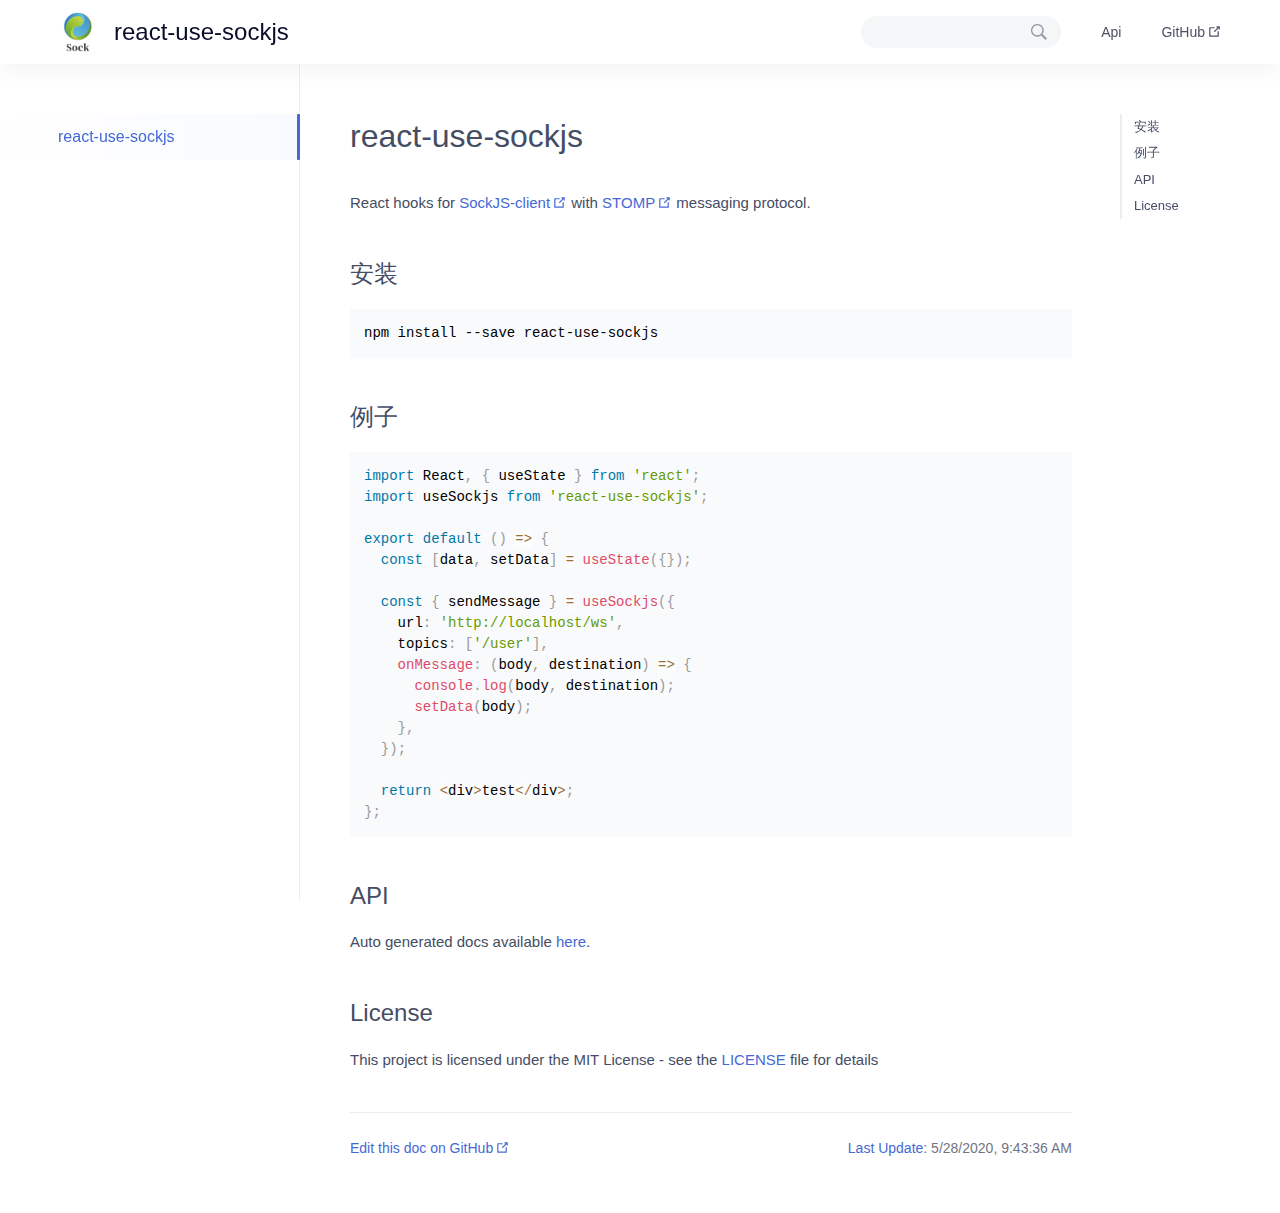
==== commit 619cf2ba: "修改文档" ====
--- a/react-use-sockjs/index.html
+++ b/react-use-sockjs/index.html
@@ -17,6 +17,6 @@
   <body>
     <div id="root"></div>
 
-    <script src="./umi.10626c87.js"></script>
+    <script src="./umi.82379a3d.js"></script>
   </body>
 </html>
